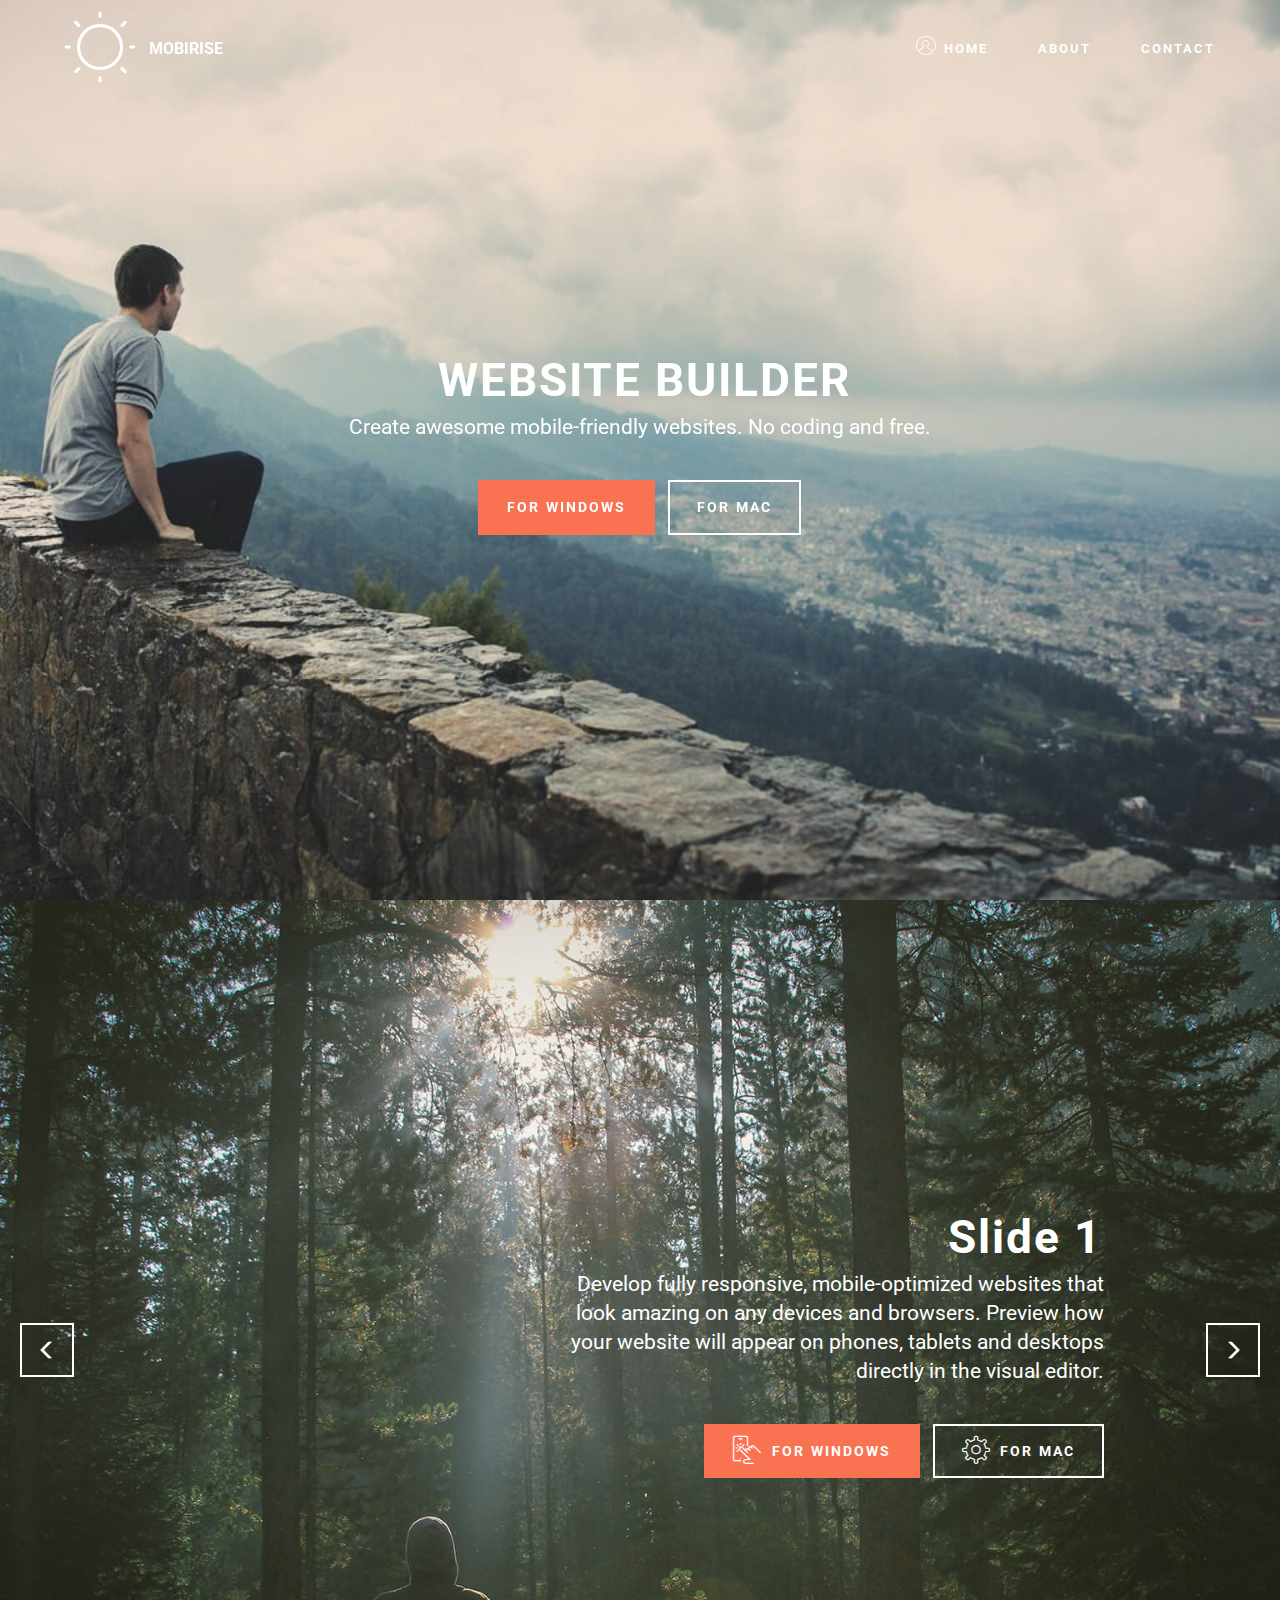
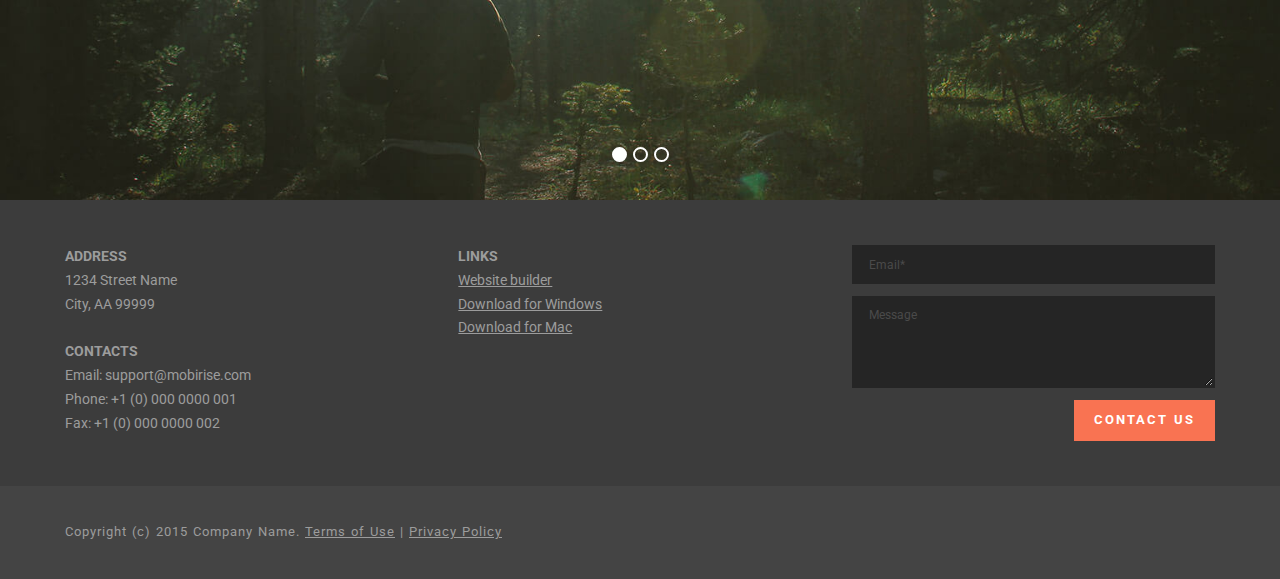
==== page1.html @ 7652bbf2 "create github pages" ====
<!DOCTYPE html>
<html>
<head>
  <!-- Site made with Mobirise Website Builder v3.12.1, https://mobirise.com -->
  <meta charset="UTF-8">
  <meta http-equiv="X-UA-Compatible" content="IE=edge">
  <meta name="generator" content="Mobirise v3.12.1, mobirise.com">
  <meta name="viewport" content="width=device-width, initial-scale=1">
  <link rel="shortcut icon" href="assets/images/20151128-003805-128x72.png" type="image/x-icon">
  <meta name="description" content="">
  
  <link rel="stylesheet" href="https://fonts.googleapis.com/css?family=Roboto:700,400&amp;subset=cyrillic,latin,greek,vietnamese">
  <link rel="stylesheet" href="assets/web/assets/mobirise-icons/mobirise-icons.css">
  <link rel="stylesheet" href="assets/bootstrap/css/bootstrap.min.css">
  <link rel="stylesheet" href="assets/animate.css/animate.min.css">
  <link rel="stylesheet" href="assets/mobirise/css/style.css">
  <link rel="stylesheet" href="assets/mobirise-slider/style.css">
  <link rel="stylesheet" href="assets/mobirise/css/mbr-additional.css" type="text/css">
  
  
  
</head>
<body>
<section class="mbr-navbar mbr-navbar--freeze mbr-navbar--absolute mbr-navbar--transparent mbr-navbar--sticky mbr-navbar--auto-collapse" id="menu-d">
    <div class="mbr-navbar__section mbr-section">
        <div class="mbr-section__container container">
            <div class="mbr-navbar__container">
                <div class="mbr-navbar__column mbr-navbar__column--s mbr-navbar__brand">
                    <span class="mbr-navbar__brand-link mbr-brand mbr-brand--inline">
                        <span class="mbr-brand__logo"><a href="https://mobirise.com" class="mbri-sun mbr-iconfont mbr-iconfont-menu"></a></span>
                        <span class="mbr-brand__name"><a class="mbr-brand__name text-white" href="https://mobirise.com">MOBIRISE</a></span>
                    </span>
                </div>
                <div class="mbr-navbar__hamburger mbr-hamburger"><span class="mbr-hamburger__line"></span></div>
                <div class="mbr-navbar__column mbr-navbar__menu">
                    <nav class="mbr-navbar__menu-box mbr-navbar__menu-box--inline-right">
                        <div class="mbr-navbar__column">
                            <ul class="mbr-navbar__items mbr-navbar__items--right float-left mbr-buttons mbr-buttons--freeze mbr-buttons--right btn-decorator mbr-buttons--active mbr-buttons--only-links"><li class="mbr-navbar__item"><a class="mbr-buttons__link btn text-white" href="https://mobirise.com"><span class="mbri-user mbr-iconfont mbr-iconfont-btn"></span>HOME</a></li><li class="mbr-navbar__item"><a class="mbr-buttons__link btn text-white" href="https://mobirise.com">ABOUT</a></li><li class="mbr-navbar__item"><a class="mbr-buttons__link btn text-white" href="https://mobirise.com">CONTACT</a></li></ul>                            
                            
                        </div>
                    </nav>
                </div>
            </div>
        </div>
    </div>
</section>

<section class="engine"><a rel="external" href="https://mobirise.com">mobirise.com</a></section><section class="mbr-box mbr-section mbr-section--relative mbr-section--fixed-size mbr-section--full-height mbr-section--bg-adapted mbr-parallax-background mbr-after-navbar" id="header4-e" style="background-image: url(assets/images/bg.jpg);">
    <div class="mbr-box__magnet mbr-box__magnet--sm-padding mbr-box__magnet--center-center">
        
        <div class="mbr-box__container mbr-section__container container">
            <div class="mbr-box mbr-box--stretched"><div class="mbr-box__magnet mbr-box__magnet--center-center">
                <div class="row"><div class=" col-sm-8 col-sm-offset-2">
                    <div class="mbr-hero animated fadeInUp">
                        <h1 class="mbr-hero__text">&nbsp;WEBSITE BUILDER</h1>
                        <p class="mbr-hero__subtext">Create awesome mobile-friendly websites. No coding and free.</p>
                    </div>
                    <div class="mbr-buttons btn-inverse mbr-buttons--center"><a class="mbr-buttons__btn btn btn-lg btn-danger animated fadeInUp delay" href="https://mobirise.com">FOR WINDOWS</a> <a class="mbr-buttons__btn btn btn-lg btn-default animated fadeInUp delay" href="https://mobirise.com">FOR MAC</a></div>
                </div></div>
            </div></div>
        </div>
        
    </div>
</section>

<section class="mbr-slider mbr-section mbr-section--no-padding carousel slide" data-ride="carousel" data-wrap="true" data-interval="5000" id="slider-f" style="background-color: rgb(255, 255, 255);">
    <div class="mbr-section__container">
        <div>
            <ol class="carousel-indicators">
                <li data-app-prevent-settings="" data-target="#slider-f" class="active" data-slide-to="0"></li><li data-app-prevent-settings="" data-target="#slider-f" data-slide-to="1"></li><li data-app-prevent-settings="" data-target="#slider-f" data-slide-to="2"></li>
            </ol>
            <div class="carousel-inner" role="listbox">
                <div class="mbr-box mbr-section mbr-section--relative mbr-section--fixed-size mbr-section--bg-adapted item dark center mbr-section--full-height active" style="background-image: url(assets/images/slide1.jpg);">
                    <div class="mbr-box__magnet mbr-box__magnet--center-right mbr-box__magnet--sm-padding">
                                            
                        <div class=" container">
                            
                            <div class="row">
                                <div class=" col-md-6 col-md-offset-5">  

                                <div class="mbr-hero">
                                    <h1 class="mbr-hero__text">Slide 1</h1>

                                    <p class="mbr-hero__subtext">Develop fully responsive, mobile-optimized websites that look amazing on any devices and browsers. Preview how your website will appear on phones, tablets and desktops directly in the visual editor.</p>
                                </div>
                                <div class="mbr-buttons btn-inverse mbr-buttons--left mbr-buttons--right"><a class="mbr-buttons__btn btn btn-lg btn-danger" href="https://mobirise.com"><span class="mbri-touch mbr-iconfont mbr-iconfont-btn"></span>FOR WINDOWS</a> <a class="mbr-buttons__btn btn btn-lg btn-default" href="https://mobirise.com"><span class="mbri-setting3 mbr-iconfont mbr-iconfont-btn"></span>FOR MAC</a></div>
                                </div>
                            </div>
                        </div>
                    </div>
                </div><div class="mbr-box mbr-section mbr-section--relative mbr-section--fixed-size mbr-section--bg-adapted item dark center mbr-section--full-height" style="background-image: url(assets/images/slide2.jpg);">
                    <div class="mbr-box__magnet mbr-box__magnet--center-left mbr-box__magnet--sm-padding">
                                            
                        <div class=" container">
                            
                            <div class="row">
                                <div class=" col-md-6 col-md-offset-1">  

                                <div class="mbr-hero">
                                    <h1 class="mbr-hero__text">Slide 2</h1>

                                    <p class="mbr-hero__subtext">Mobirise is based on Bootstrap 3 - most powerful mobile first framework. Use any bootstrap themes with no extra work.</p>
                                </div>
                                <div class="mbr-buttons btn-inverse mbr-buttons--left"><a class="mbr-buttons__btn btn btn-lg btn-danger" href="https://mobirise.com">FOR WINDOWS</a> <a class="mbr-buttons__btn btn btn-lg btn-default" href="https://mobirise.com">FOR MAC</a></div>
                                </div>
                            </div>
                        </div>
                    </div>
                </div><div class="mbr-box mbr-section mbr-section--relative mbr-section--fixed-size mbr-section--bg-adapted item dark center mbr-section--full-height" style="background-image: url(assets/images/slide3.jpg);">
                    <div class="mbr-box__magnet mbr-box__magnet--center-center mbr-box__magnet--sm-padding">
                                            
                        <div class=" container">
                            
                            <div class="row">
                                <div class=" col-md-8 col-md-offset-2">  

                                <div class="mbr-hero">
                                    <h1 class="mbr-hero__text">Slide 3</h1>

                                    <p class="mbr-hero__subtext">Choose from the large selection of latest pre-made blocks - jumbotrons, hero images, parallax scrolling, video backgrounds, hamburger menu, sticky header and more.</p>
                                </div>
                                <div class="mbr-buttons btn-inverse mbr-buttons--center"><a class="mbr-buttons__btn btn btn-lg btn-danger" href="https://mobirise.com">FOR WINDOWS</a> <a class="mbr-buttons__btn btn btn-lg btn-default" href="https://mobirise.com">FOR MAC</a></div>
                                </div>
                            </div>
                        </div>
                    </div>
                </div>
            </div>
            
            <a data-app-prevent-settings="" class="left carousel-control" role="button" data-slide="prev" href="#slider-f">
                <span class="glyphicon glyphicon-menu-left" aria-hidden="true"></span>
                <span class="sr-only">Previous</span>
            </a>
            <a data-app-prevent-settings="" class="right carousel-control" role="button" data-slide="next" href="#slider-f">
                <span class="glyphicon glyphicon-menu-right" aria-hidden="true"></span>
                <span class="sr-only">Next</span>
            </a>
        </div>
    </div>
</section>

<section class="mbr-section mbr-section--relative mbr-section--fixed-size" id="contacts3-g" style="background-color: rgb(60, 60, 60);">
    
    <div class="mbr-section__container container">
        <div class="mbr-contacts mbr-contacts--wysiwyg row" style="padding-top: 45px; padding-bottom: 45px;">
            <div class="col-sm-8">
                <div class="row">
                    <div class="col-sm-6">
                        <p class="mbr-contacts__text"><strong>ADDRESS</strong><br>
1234 Street Name<br>
City, AA 99999<br><br>
<strong>CONTACTS</strong><br>
Email: support@mobirise.com<br>
Phone: +1 (0) 000 0000 001<br>
Fax: +1 (0) 000 0000 002</p>
                    </div>
                    <div class="col-sm-6"><p class="mbr-contacts__text"><strong>LINKS</strong></p><ul class="mbr-contacts__list"><li><a class="mbr-contacts__link text-gray" href="https://mobirise.com/">Website builder</a></li><li><a class="mbr-contacts__link text-gray" href="https://mobirise.com/mobirise-free-win.zip">Download for Windows</a></li><li><a class="mbr-contacts__link text-gray" href="https://mobirise.com/mobirise-free-mac.zip">Download for Mac</a></li></ul></div>
                </div>
            </div>
            <div class="mbr-contacts__column col-sm-4" data-form-type="formoid">
                <div data-form-alert="true">
                    <div class="hide" data-form-alert-success="true">Thanks for filling out form!</div>
                </div>
                <form action="https://mobirise.com/" method="post" data-form-title="MESSAGE">
                    <input type="hidden" value="7WYhkdlZ0BEEP77SNFwoUr0EBMLpA9xtFlbW/xl5T+50+EQQkT6AxTUXbu3hhtseOgat1c5fEb7DXokBoYrc7iX+evYT0sMTxXWaNy0PICiDB3Sn7pHSJRJvfowJhn7t" data-form-email="true">
                    
                    <div class="form-group">
                        <input type="email" class="form-control input-sm input-inverse" name="email" required="" placeholder="Email*" data-form-field="Email">
                    </div>
                    
                    <div class="form-group">
                        <textarea class="form-control input-sm input-inverse" name="message" rows="4" placeholder="Message" data-form-field="Message"></textarea>
                    </div>
                    <div class="mbr-buttons mbr-buttons--right btn-inverse"><button type="submit" class="mbr-buttons__btn btn btn-danger">CONTACT US</button></div>
                </form>
            </div>
        </div>
    </div>
</section>

<footer class="mbr-section mbr-section--relative mbr-section--fixed-size" id="footer1-h" style="background-color: rgb(68, 68, 68);">
    
    <div class="mbr-section__container container">
        <div class="mbr-footer mbr-footer--wysiwyg row" style="padding-top: 36.900000000000006px; padding-bottom: 36.900000000000006px;">
            <div class="col-sm-12">
                <p class="mbr-footer__copyright">Copyright (c) 2015 Company Name. <a class="mbr-footer__link text-gray" href="https://mobirise.com/">Terms of Use</a>  | <a class="mbr-footer__link text-gray" href="https://mobirise.com/">Privacy Policy</a></p>
            </div>
        </div>
    </div>
</footer>


  <script src="assets/web/assets/jquery/jquery.min.js"></script>
  <script src="assets/bootstrap/js/bootstrap.min.js"></script>
  <script src="assets/smooth-scroll/smooth-scroll.js"></script>
  <script src="assets/jarallax/jarallax.js"></script>
  <script src="assets/bootstrap-carousel-swipe/bootstrap-carousel-swipe.js"></script>
  <!--[if lte IE 9]>
    <script src="assets/jquery-placeholder/jquery.placeholder.min.js"></script>
  <![endif]-->
  <script src="assets/mobirise/js/script.js"></script>
  <script src="assets/formoid/formoid.min.js"></script>
  
  
</body>
</html>
---- assets/web/assets/mobirise-icons/mobirise-icons.css ----
@font-face {
  font-family: 'MobiriseIcons';
  src:  url('mobirise-icons.eot?spat4u');
  src:  url('mobirise-icons.eot?spat4u#iefix') format('embedded-opentype'),
    url('mobirise-icons.ttf?spat4u') format('truetype'),
    url('mobirise-icons.woff?spat4u') format('woff'),
    url('mobirise-icons.svg?spat4u#MobiriseIcons') format('svg');
  font-weight: normal;
  font-style: normal;
}

[class^="mbri-"], [class*=" mbri-"] {
  /* use !important to prevent issues with browser extensions that change fonts */
  font-family: MobiriseIcons !important;
  speak: none;
  font-style: normal;
  font-weight: normal;
  font-variant: normal;
  text-transform: none;
  line-height: 1;

  /* Better Font Rendering =========== */
  -webkit-font-smoothing: antialiased;
  -moz-osx-font-smoothing: grayscale;
}

.mbri-alert:before {
  content: "\e900";
}
.mbri-android:before {
  content: "\e901";
}
.mbri-apple:before {
  content: "\e902";
}
.mbri-arrow-next:before {
  content: "\e903";
}
.mbri-arrow-prev:before {
  content: "\e904";
}
.mbri-bookmark:before {
  content: "\e905";
}
.mbri-bootstrap:before {
  content: "\e906";
}
.mbri-briefcase:before {
  content: "\e907";
}
.mbri-browse:before {
  content: "\e908";
}
.mbri-calendar:before {
  content: "\e909";
}
.mbri-camera:before {
  content: "\e90a";
}
.mbri-cart-add:before {
  content: "\e90b";
}
.mbri-cart-full:before {
  content: "\e90c";
}
.mbri-cash:before {
  content: "\e90d";
}
.mbri-change-style:before {
  content: "\e90e";
}
.mbri-chat:before {
  content: "\e90f";
}
.mbri-clock:before {
  content: "\e910";
}
.mbri-close:before {
  content: "\e911";
}
.mbri-cloud:before {
  content: "\e912";
}
.mbri-code:before {
  content: "\e913";
}
.mbri-contact-form:before {
  content: "\e914";
}
.mbri-credit-card:before {
  content: "\e915";
}
.mbri-cursor-click:before {
  content: "\e916";
}
.mbri-cust-feedback:before {
  content: "\e917";
}
.mbri-database:before {
  content: "\e918";
}
.mbri-delivery:before {
  content: "\e919";
}
.mbri-desktop:before {
  content: "\e91a";
}
.mbri-devices:before {
  content: "\e91b";
}
.mbri-down:before {
  content: "\e91c";
}
.mbri-download:before {
  content: "\e972";
}
.mbri-drag-n-drop:before {
  content: "\e91e";
}
.mbri-edit:before {
  content: "\e91f";
}
.mbri-edit2:before {
  content: "\e920";
}
.mbri-error:before {
  content: "\e921";
}
.mbri-extension:before {
  content: "\e922";
}
.mbri-features:before {
  content: "\e923";
}
.mbri-file:before {
  content: "\e924";
}
.mbri-flag:before {
  content: "\e925";
}
.mbri-folder:before {
  content: "\e926";
}
.mbri-gift:before {
  content: "\e927";
}
.mbri-globe:before {
  content: "\e928";
}
.mbri-globe-2:before {
  content: "\e929";
}
.mbri-growing-chart:before {
  content: "\e92a";
}
.mbri-hearth:before {
  content: "\e92b";
}
.mbri-help:before {
  content: "\e92c";
}
.mbri-home:before {
  content: "\e92d";
}
.mbri-hot-cup:before {
  content: "\e92e";
}
.mbri-idea:before {
  content: "\e92f";
}
.mbri-image-gallery:before {
  content: "\e930";
}
.mbri-image-slider:before {
  content: "\e931";
}
.mbri-info:before {
  content: "\e932";
}
.mbri-key:before {
  content: "\e933";
}
.mbri-laptop:before {
  content: "\e934";
}
.mbri-layers:before {
  content: "\e935";
}
.mbri-left:before {
  content: "\e936";
}
.mbri-letter:before {
  content: "\e937";
}
.mbri-like:before {
  content: "\e938";
}
.mbri-link:before {
  content: "\e939";
}
.mbri-lock:before {
  content: "\e93a";
}
.mbri-login:before {
  content: "\e93b";
}
.mbri-logout:before {
  content: "\e93c";
}
.mbri-magic-stick:before {
  content: "\e93d";
}
.mbri-map-pin:before {
  content: "\e93e";
}
.mbri-menu:before {
  content: "\e93f";
}
.mbri-mobile:before {
  content: "\e940";
}
.mbri-mobile2:before {
  content: "\e941";
}
.mbri-mobirise:before {
  content: "\e942";
}
.mbri-music:before {
  content: "\e943";
}
.mbri-new-file:before {
  content: "\e944";
}
.mbri-opened-folder:before {
  content: "\e945";
}
.mbri-pages:before {
  content: "\e946";
}
.mbri-paper-plane:before {
  content: "\e947";
}
.mbri-paperclip:before {
  content: "\e948";
}
.mbri-photo:before {
  content: "\e949";
}
.mbri-photos:before {
  content: "\e94a";
}
.mbri-pin:before {
  content: "\e94b";
}
.mbri-play:before {
  content: "\e94c";
}
.mbri-plus:before {
  content: "\e94d";
}
.mbri-preview:before {
  content: "\e94e";
}
.mbri-print:before {
  content: "\e94f";
}
.mbri-protect:before {
  content: "\e950";
}
.mbri-question:before {
  content: "\e951";
}
.mbri-quote:before {
  content: "\e952";
}
.mbri-refresh:before {
  content: "\e953";
}
.mbri-responsive:before {
  content: "\e954";
}
.mbri-right:before {
  content: "\e955";
}
.mbri-rocket:before {
  content: "\e956";
}
.mbri-sad-face:before {
  content: "\e957";
}
.mbri-sale:before {
  content: "\e958";
}
.mbri-save:before {
  content: "\e959";
}
.mbri-search:before {
  content: "\e95a";
}
.mbri-setting:before {
  content: "\e95b";
}
.mbri-setting2:before {
  content: "\e95c";
}
.mbri-setting3:before {
  content: "\e95d";
}
.mbri-share:before {
  content: "\e95e";
}
.mbri-shopping-bag:before {
  content: "\e95f";
}
.mbri-shopping-basket:before {
  content: "\e960";
}
.mbri-shopping-cart:before {
  content: "\e961";
}
.mbri-sites:before {
  content: "\e962";
}
.mbri-smile-face:before {
  content: "\e963";
}
.mbri-speed:before {
  content: "\e964";
}
.mbri-star:before {
  content: "\e965";
}
.mbri-success:before {
  content: "\e966";
}
.mbri-sun:before {
  content: "\e967";
}
.mbri-tablet:before {
  content: "\e968";
}
.mbri-target:before {
  content: "\e969";
}
.mbri-timer:before {
  content: "\e96a";
}
.mbri-to-ftp:before {
  content: "\e96b";
}
.mbri-to-local-drive:before {
  content: "\e96c";
}
.mbri-touch-swipe:before {
  content: "\e96d";
}
.mbri-touch:before {
  content: "\e96e";
}
.mbri-trash:before {
  content: "\e96f";
}
.mbri-unlock:before {
  content: "\e970";
}
.mbri-up:before {
  content: "\e971";
}
.mbri-upload:before {
  content: "\e91d";
}
.mbri-user:before {
  content: "\e973";
}
.mbri-user2:before {
  content: "\e974";
}
.mbri-users:before {
  content: "\e975";
}
.mbri-video:before {
  content: "\e976";
}
.mbri-video-play:before {
  content: "\e977";
}
.mbri-watch:before {
  content: "\e978";
}
.mbri-website-theme:before {
  content: "\e979";
}
.mbri-wifi:before {
  content: "\e97a";
}
.mbri-windows:before {
  content: "\e97b";
}
---- assets/mobirise/css/style.css ----
.is-builder .animated {
  -webkit-animation-name: none !important;
  animation-name: none !important;
}
html {
  position: relative;
  min-height: 100%;
}
.mbr-embedded-video {
  position: relative;
}
.mbr-background-video,
.mbr-background-video-preview {
  bottom: 0;
  left: 0;
  overflow: hidden;
  position: absolute;
  right: 0;
  top: 0;
}
.mbr-parallax-background,
.mbr-background {
  background-attachment: fixed !important;
  background-position: 50% 0;
  background-repeat: no-repeat;
  background-size: cover !important;
}
.mbr-hidden-scrollbar .mbr-parallax-background {
  background-size: auto 130%;
}
.mobile .mbr-parallax-background {
  background-attachment: scroll !important;
}
.mbr-background {
  background-attachment: scroll !important;
}
.mbr-navbar {
  position: relative;
  width: 100%;
}
.mbr-navbar:before {
  content: "";
  display: block;
}
.mbr-navbar__brand-link:after,
.mbr-navbar__brand-img {
  max-height: 74px;
  height: 100%;
}
.mbr-navbar:before,
.mbr-navbar__container {
  height: 98px;
}
.mbr-navbar--ss .mbr-navbar__brand-link:after,
.mbr-navbar--ss .mbr-navbar__brand-img {
  height: 74px;
}
.mbr-navbar--ss:before,
.mbr-navbar--ss .mbr-navbar__container {
  height: 98px;
}
.mbr-navbar--xs .mbr-navbar__brand-link:after,
.mbr-navbar--xs .mbr-navbar__brand-img {
  height: 32px;
}
.mbr-navbar--xs:before,
.mbr-navbar--xs .mbr-navbar__container {
  height: 56px;
}
.mbr-navbar--s .mbr-navbar__brand-link:after,
.mbr-navbar--s .mbr-navbar__brand-img {
  height: 48px;
}
.mbr-navbar--s:before,
.mbr-navbar--s .mbr-navbar__container {
  height: 72px;
}
.mbr-navbar--m .mbr-navbar__brand-link:after,
.mbr-navbar--m .mbr-navbar__brand-img {
  height: 64px;
}
.mbr-navbar--m:before,
.mbr-navbar--m .mbr-navbar__container {
  height: 88px;
}
.mbr-navbar--l .mbr-navbar__brand-link:after,
.mbr-navbar--l .mbr-navbar__brand-img {
  height: 96px;
}
.mbr-navbar--l:before,
.mbr-navbar--l .mbr-navbar__container {
  height: 120px;
}
.mbr-navbar--xl .mbr-navbar__brand-link:after,
.mbr-navbar--xl .mbr-navbar__brand-img {
  height: 128px;
}
.mbr-navbar--xl:before,
.mbr-navbar--xl .mbr-navbar__container {
  height: 152px;
}
.mbr-navbar--short .mbr-navbar__brand-link:after,
.mbr-navbar--short .mbr-navbar__brand-img {
  height: 40px;
}
.mbr-navbar--short .mbr-brand__logo .mbr-iconfont{
  font-size: 40px;
}
.mbr-navbar--short:before,
.mbr-navbar--short .mbr-navbar__container {
  height: 64px;
}
.mbr-navbar--short .mbr-navbar__container {
  padding: 12px 0;
}
@media (max-width: 767px) {
  .mbr-navbar--short .mbr-navbar__brand-link:after,
  .mbr-navbar--short .mbr-navbar__brand-img {
    height: 31px;
  }
  .mbr-navbar--short:before,
  .mbr-navbar--short .mbr-navbar__container {
    height: 45px;
  }
  .mbr-navbar--short .mbr-navbar__container {
    padding: 7px 0;
  }
}
.mbr-navbar__brand-img {
  position: relative;
}
.mbr-navbar__brand-img,
.mbr-navbar__container,
.mbr-navbar__section {
  -webkit-transition: all 300ms ease-in-out 0s;
  -o-transition: all 300ms ease-in-out 0s;
  transition: all 300ms ease-in-out 0s;
}
.mbr-navbar__section {
  background: #2c2c2c;
  height: auto;
  position: absolute;
  top: 0;
  width: 100%;
  z-index: 1000;
}
.mbr-navbar__container {
  display: table;
  padding: 12px 0;
  width: 100%;
}
.mbr-navbar__menu-box {
  display: table;
  width: 100%;
}
.mbr-navbar__menu-box--inline-left,
.mbr-navbar__menu-box--inline-center,
.mbr-navbar__menu-box--inline-right {
  display: block;
  text-align: left;
}
.mbr-navbar__menu-box--inline-center {
  text-align: center;
}
.mbr-navbar__menu-box--inline-right {
  text-align: right;
}
.mbr-navbar__column {
  display: table-cell;
  vertical-align: middle;
}
.mbr-navbar__column--xxs {
  width: 1%;
}
.mbr-navbar__column--xs {
  width: 10%;
}
.mbr-navbar__column--s {
  width: 20%;
}
.mbr-navbar__column--m {
  width: 30%;
}
.mbr-navbar__column--l {
  width: 40%;
}
.mbr-navbar__column--xl {
  width: 50%;
}
.mbr-navbar__menu-box--inline-left .mbr-navbar__column,
.mbr-navbar__menu-box--inline-center .mbr-navbar__column,
.mbr-navbar__menu-box--inline-right .mbr-navbar__column {
  display: inline-block;
}
.mbr-navbar__items {
  float: left;
  padding-left: 0px;
  position: relative;
  left: -20px;
}
.mbr-navbar__items--right {
  float: right;
  left: 0;
}
.float-left {
  float: left;
}
.mbr-navbar__item {
  display: block;
  float: left;
  position: relative;
}
.mbr-navbar__hamburger {
  display: none;
  margin-top: -11px;
  position: absolute;
  right: 0;
  top: 50%;
  z-index: 10000;
}
.mbr-navbar--collapsed .mbr-navbar__container {
  position: relative;
}
.mbr-navbar--collapsed .mbr-navbar__column {
  display: block;
  width: 100%;
}
.mbr-navbar--collapsed .mbr-navbar__items--right {
  padding-top: 13px;
}
.mbr-navbar--collapsed .mbr-navbar__menu {
  background: rgba(0, 0, 0, 0.9);
  display: none;
  height: 100%;
  left: 0;
  position: fixed;
  top: 0;
  width: 100%;
  z-index: 9999;
}
.mbr-navbar--collapsed .mbr-navbar__menu-box {
  display: table-cell;
  vertical-align: middle;
}
.mbr-navbar--collapsed .mbr-navbar__items {
  float: none;
}
.mbr-navbar--collapsed .mbr-navbar__item {
  float: none;
}
.mbr-navbar--collapsed .mbr-navbar__hamburger {
  display: block;
}
.mbr-navbar--collapsed.mbr-navbar--open .mbr-navbar__menu {
  display: table;
}
.mbr-navbar--collapsed.mbr-navbar--open:not(.mbr-navbar--sticky) .mbr-navbar__section {
  background: none;
  position: fixed;
}
.mbr-navbar--collapsed.mbr-navbar--open .mbr-navbar__brand {
  visibility: hidden;
}
.mbr-navbar--collapsed.mbr-navbar--sticky.mbr-navbar--open .mbr-navbar__brand {
  visibility: visible;
}
.mbr-navbar--collapsed.mbr-navbar--open .mbr-navbar__brand-img,
.mbr-navbar--collapsed.mbr-navbar--open .mbr-navbar__container {
  -webkit-transition: none;
  -o-transition: none;
  transition: none;
}
.mbr-navbar--freeze.mbr-navbar--collapsed.mbr-navbar--open .mbr-navbar__hamburger,
.mbr-navbar--freeze.mbr-navbar--collapsed.mbr-navbar--open .mbr-navbar__hamburger:hover {
  color: #fff !important;
}
.mbr-navbar--sticky .mbr-navbar__section {
  position: fixed;
}
.mbr-navbar--absolute {
  position: absolute;
}
/* fix for popup menu conflict */
@media (max-width: 480px) {
  .mbr-navbar--absolute.mbr-navbar[id^=menu-] {
    position: absolute;
  }
}
.mbr-navbar--transparent .mbr-navbar__section {
  background: none;
}
.mbr-navbar--stuck .mbr-navbar__section,
.mbr-navbar--relative .mbr-navbar__section {
  background: #2c2c2c;
}
@media (max-width: 991px) {
  .mbr-navbar--auto-collapse .mbr-navbar__container {
    position: relative;
  }
  .mbr-navbar--auto-collapse .mbr-navbar__column {
    display: block;
    width: 100%;
  }
  .mbr-navbar__column {
    max-height: 100vh;
    overflow-x: hidden;
    overflow-y:auto;
  }
  .mbr-navbar__column::-webkit-scrollbar {
    display:none;
  }
  .mbr-navbar--auto-collapse .mbr-navbar__items--right {
    padding-top: 13px;
  }
  .mbr-navbar--auto-collapse .mbr-navbar__menu {
    background: rgba(0, 0, 0, 0.9);
    display: none;
    height: 100%;
    left: 0;
    position: fixed;
    top: 0;
    width: 100%;
    z-index: 9999;
  }
  .mbr-navbar--auto-collapse .mbr-navbar__menu-box {
    display: table-cell;
    vertical-align: middle;
  }
  .mbr-navbar--auto-collapse .mbr-navbar__items {
    float: none;
  }
  .mbr-navbar--auto-collapse .mbr-navbar__item {
    float: none;
  }
  .mbr-navbar--auto-collapse .mbr-navbar__hamburger {
    display: block;
  }
  .mbr-navbar--auto-collapse.mbr-navbar--open .mbr-navbar__menu {
    display: table;
  }
  .mbr-navbar--auto-collapse.mbr-navbar--open:not(.mbr-navbar--sticky) .mbr-navbar__section {
    background: none;
    position: fixed;
  }
  .mbr-navbar--auto-collapse.mbr-navbar--open .mbr-navbar__brand {
    visibility: hidden;
  }
  .mbr-navbar--auto-collapse.mbr-navbar--sticky.mbr-navbar--open .mbr-navbar__brand {
    visibility: visible;
  }
  .mbr-navbar--auto-collapse.mbr-navbar--open .mbr-navbar__brand-img,
  .mbr-navbar--auto-collapse.mbr-navbar--open .mbr-navbar__container {
    -webkit-transition: none;
    -o-transition: none;
    transition: none;
  }
}
.mbr-after-navbar:before {
  content: "";
  display: block;
  height: 98px;
}
.mbr-hamburger {
  cursor: pointer;
  height: 23px;
  width: 30px;
}
.mbr-hamburger:focus {
  outline: none;
}
.mbr-hamburger__line,
.mbr-hamburger__line:before,
.mbr-hamburger__line:after {
  content: "";
  position: absolute;
  display: block;
  height: 1px;
  cursor: pointer;
}
.mbr-hamburger__line,
.mbr-hamburger__line:before,
.mbr-hamburger__line:after {
  width: 30px;
  border-bottom: 5px solid;
  top: 9px;
}
.mbr-hamburger__line:before {
  top: -9px;
}
.mbr-hamburger__line:after {
  top: 9px;
}
.mbr-hamburger__line,
.mbr-hamburger__line:before,
.mbr-hamburger__line:after {
  -webkit-transition: all 300ms ease-in-out;
  transition: all 300ms ease-in-out;
}
.mbr-hamburger--open .mbr-hamburger__line {
  border-color: transparent;
}
.mbr-hamburger--open .mbr-hamburger__line:before,
.mbr-hamburger--open .mbr-hamburger__line:after {
  top: 0;
}
.mbr-hamburger--open .mbr-hamburger__line:before {
  -ms-transform: rotate(45deg);
  -webkit-transform: rotate(45deg);
  transform: rotate(45deg);
}
.mbr-hamburger--open .mbr-hamburger__line:after {
  top: 10px;
  -ms-transform: translatey(-10px) rotate(-45deg);
  -webkit-transform: translatey(-10px) rotate(-45deg);
  transform: translatey(-10px) rotate(-45deg);
}
@media (max-width: 767px) {
  .mbr-hamburger {
    height: 23px;
    width: 27px;
  }
  .mbr-hamburger__line,
  .mbr-hamburger__line:before,
  .mbr-hamburger__line:after {
    width: 27px;
    border-bottom: 4px solid;
    top: 9px;
  }
  .mbr-hamburger__line:before {
    top: -9px;
  }
  .mbr-hamburger__line:after {
    top: 9px;
  }
}

.navbar-dropdown .hamburger-icon {
  content: "";
  width: 16px;
  -webkit-box-shadow: 0 -6px 0 1px,0 0 0 1px,0 6px 0 1px;
  -moz-box-shadow: 0 -6px 0 1px,0 0 0 1px,0 6px 0 1px;
  box-shadow: 0 -6px 0 1px,0 0 0 1px,0 6px 0 1px;
}

.mbr-brand {
  display: block;
  float: left;
  position: relative;
}
.mbr-brand,
.mbr-brand:hover {
  text-decoration: none;
}
.mbr-brand__name {
  display: block;
  font-weight: bold;
  margin-top: 5px;
  text-align: center;
}
.mbr-brand__name,
.mbr-brand__name:hover {
  text-decoration: none;
}
.mbr-brand--inline {
  display: table;
}
.mbr-brand--inline:after {
  content: "";
  display: table-cell;
  width: 1px;
}
.mbr-brand--inline .mbr-brand__logo,
.mbr-brand--inline .mbr-brand__name {
  display: table-cell;
  vertical-align: middle;
}
.mbr-brand--inline .mbr-brand__logo {
  padding-right: 10px;
}
.mbr-brand--inline .mbr-brand__name {
  margin: 0;
  text-align: left;
}
.mbr-form {
  display: table;
  margin-top: -13px;
  position: relative;
  top: 14px;
  width: 100%;
}
.mbr-form__left,
.mbr-form__right {
  display: table-cell;
  vertical-align: top;
}
.mbr-form__left {
  padding-right: 3px;
}
.mbr-form__right {
  width: 1px;
}
@media (max-width: 530px) {
  .mbr-form {
    display: block;
    margin-top: -27px;
    position: relative;
    top: 26px;
  }
  .mbr-form__left,
  .mbr-form__right {
    display: block;
  }
  .mbr-form__left {
    margin-bottom: 12px;
    padding-right: 0;
  }
  .mbr-form__right {
    width: 100%;
  }
}
.mbr-section {
  padding: 0 20px;
}
.mbr-section--no-padding {
  padding: 0;
}
.mbr-section--relative {
  position: relative;
}
.mbr-section--fixed-size {
  overflow: hidden;
}
.mbr-section--full-height {
  height: 100vh;
}
.mbr-section--full-height.mbr-after-navbar:before {
  display: none;
}
.mbr-section--bg-adapted {
  background-attachment: scroll;
  background-position: 50% 0;
  background-repeat: no-repeat;
  background-size: cover;
}
.mbr-section--gray {
  background-color: #444444;
}
.mbr-section--light-gray {
  background-color: #f0f0f0;
}
.mbr-section--dark-gray {
  background-color: #3c3c3c;
}
.mbr-section__container {
  padding: 0;
  position: relative;
  z-index: 3;
}
.mbr-section__container--center {
  text-align: center;
}
.mbr-section__container--std-padding {
  padding: 93px 0;
}
.mbr-section__container--std-top-padding {
  padding-top: 93px;
}
.mbr-section__container--std-bot-padding {
  padding-bottom: 93px;
}
.mbr-section__container--sm-padding {
  padding: 41px 0;
}
.mbr-section__container--sm-top-padding {
  padding-top: 41px;
}
.mbr-section__container--sm-bot-padding {
  padding-bottom: 41px;
}
.mbr-section__container--isolated {
  padding-bottom: 93px;
  padding-top: 93px;
}
.mbr-section__container--first {
  padding-top: 93px;
  padding-bottom: 41px;
}
.mbr-section__container--middle {
  padding-bottom: 41px;
}
.mbr-section__container--last {
  padding-bottom: 93px;
}
.mbr-section__row {
  margin-left: -24px;
  margin-right: -24px;
}
.mbr-section__col {
  overflow: hidden;
  padding-left: 24px;
  padding-right: 24px;
}
.mbr-section__left {
  padding-right: 40px;
}
.mbr-section__right {
  padding-left: 15px;
}
.mbr-section__header {
  line-height: 1.5em;
  margin: -10px 0 0;
  text-align: center;
}
@media (min-width: 768px) {
  .mbr-section--short-paddings .mbr-section__container--std-padding {
    padding: 59px 0;
  }
  .mbr-section--short-paddings .mbr-section__container--std-top-padding {
    padding-top: 59px;
  }
  .mbr-section--short-paddings .mbr-section__container--std-bot-padding {
    padding-bottom: 59px;
  }
  .mbr-section--short-paddings .mbr-section__container--sm-padding {
    padding: 41px 0;
  }
  .mbr-section--short-paddings .mbr-section__container--sm-top-padding {
    padding-top: 41px;
  }
  .mbr-section--short-paddings .mbr-section__container--sm-bot-padding {
    padding-bottom: 41px;
  }
  .mbr-section--short-paddings .mbr-section__container--isolated {
    padding-bottom: 59px;
    padding-top: 59px;
  }
  .mbr-section--short-paddings .mbr-section__container--first {
    padding-top: 59px;
    padding-bottom: 41px;
  }
  .mbr-section--short-paddings .mbr-section__container--middle {
    padding-bottom: 41px;
  }
  .mbr-section--short-paddings .mbr-section__container--last {
    padding-bottom: 59px;
  }
}
@media (max-width: 767px) {
  .mbr-section__left {
    padding-right: 15px;
  }
  .mbr-section__right {
    padding-left: 15px;
    padding-top: 51px;
  }
}
.mbr-arrow {
  bottom: 71px;
  left: 0;
  line-height: 1px;
  padding: 0 20px;
  position: absolute;
  width: 100%;
  z-index: 3;
}
.mbr-arrow__link {
  display: inline-block;
  font-size: 26px;
}
.mbr-arrow__link,
.mbr-arrow__link:hover,
.mbr-arrow__link:focus {
  color: #fff;
}
.mbr-arrow--floating .mbr-arrow__link {
  -webkit-animation: floating-arrow 1.6s infinite ease-in-out 0s;
  -o-animation: floating-arrow 1.6s infinite ease-in-out 0s;
  animation: floating-arrow 1.6s infinite ease-in-out 0s;
}
@-webkit-keyframes floating-arrow {
  from {
    -webkit-transform: translateY(0);
    transform: translateY(0);
  }
  65% {
    -webkit-transform: translateY(11px);
    transform: translateY(11px);
  }
  to {
    -webkit-transform: translateY(0);
    transform: translateY(0);
  }
}
@-o-keyframes floating-arrow {
  from {
    -webkit-transform: translateY(0);
    transform: translateY(0);
  }
  65% {
    -webkit-transform: translateY(11px);
    transform: translateY(11px);
  }
  to {
    -webkit-transform: translateY(0);
    transform: translateY(0);
  }
}
@keyframes floating-arrow {
  from {
    -webkit-transform: translateY(0);
    transform: translateY(0);
  }
  65% {
    -webkit-transform: translateY(11px);
    transform: translateY(11px);
  }
  to {
    -webkit-transform: translateY(0);
    transform: translateY(0);
  }
}
.mbr-arrow--dark .mbr-arrow__link,
.mbr-arrow--dark .mbr-arrow__link:hover,
.mbr-arrow--dark .mbr-arrow__link:focus {
  color: #252525;
}
@media (max-width: 767px) {
  .mbr-arrow {
    bottom: 41px;
  }
}
@media (max-width: 320px) {
  .mbr-arrow {
    bottom: 21px;
    text-align: center;
  }
}
@media all and (device-width: 320px) and (device-height: 568px) and (orientation: portrait) {
  .mbr-arrow {
    bottom: 31px;
  }
}
.mbr-box {
  display: table;
  width: 100%;
}
.mbr-box--fixed {
  table-layout: fixed;
}
.mbr-box--stretched {
  height: 100%;
}
.mbr-box__magnet {
  display: table-cell;
  float: none;
  height: 100%;
  margin-bottom: 0;
  margin-top: 0;
  text-align: center;
  vertical-align: middle;
}
.mbr-box__magnet--sm-padding {
  padding: 41px 0;
}
.mbr-box__magnet--top-left,
.mbr-box__magnet--top-center,
.mbr-box__magnet--top-right {
  vertical-align: top;
}
.mbr-box__magnet--bottom-left,
.mbr-box__magnet--bottom-center,
.mbr-box__magnet--bottom-right {
  vertical-align: bottom;
}
.mbr-box__magnet--top-left,
.mbr-box__magnet--center-left,
.mbr-box__magnet--bottom-left {
  text-align: left;
}
.mbr-box__magnet--top-right,
.mbr-box__magnet--center-right,
.mbr-box__magnet--bottom-right {
  text-align: right;
}
.mbr-box__container {
  height: 50%;
}
@media (max-width: 767px) {
  .mbr-box__container {
    height: 100%;
  }
  .mbr-box--adapted {
    display: block;
  }
  .mbr-box--adapted > .mbr-box__magnet {
    display: block;
    height: auto;
  }
}
.mbr-overlay {
  background: #222;
  bottom: 0;
  left: 0;
  position: absolute;
  right: 0;
  top: 0;
  z-index: 2;
}
.mbr-google-map__marker {
  color: #252525;
  display: none;
  margin: 0;
}
.mbr-google-map--loaded .mbr-google-map__marker {
  display: block;
}
.mbr-hero {
  color: #fff;
  position: relative;
}
.mbr-hero__text {
  font-size: 46px;
  font-weight: bold;
  left: -2px;
  letter-spacing: 2px;
  line-height: 50px;
  margin: -18px 0 1px 0;
  padding-bottom: 41px;
  position: relative;
  top: 8px;
}
.mbr-hero__subtext {
  font-size: 21px;
  line-height: 29px;
  margin: -32px 0 3px 0;
  padding: 0 0 41px 0;
  position: relative;
  top: 6px;
}
.mbr-figure {
  display: inline-block;
  /*line-height: 1px;*/
  margin: 0;
  max-width: 100%;
  overflow: hidden;
  position: relative;
}
.mbr-figure--no-bg {
  background: none;
}
.mbr-figure--full-width {
  display: block;
  width: 100%;
}
.mbr-figure.mbr-after-navbar:before {
  display: none;
}
.mbr-figure--full-width iframe,
.mbr-figure--full-width .mbr-figure__img,
.mbr-figure--full-width .mbr-figure__map {
  width: 100%;
}
.mbr-figure iframe,
.mbr-figure__img,
.mbr-figure__map {
  max-width: 100%;
}
@-webkit-keyframes mapCircleLoading {
  from {
    -webkit-transform: rotate(0deg);
  }
  to {
    -webkit-transform: rotate(359deg);
  }
}
@keyframes mapCircleLoading {
  from {
    transform: rotate(0deg);
  }
  to {
    transform: rotate(359deg);
  }
}
.mbr-figure__map {
  height: 400px;
  position: relative;
}
.mbr-figure__map--short {
  height: 300px;
}
.mbr-figure__map iframe {
  height: 100%;
  width: 100%;
}
.mbr-figure__map [data-state-details] {
  color: #6b6763;
  font-family: "Roboto", Helvetica, Arial, sans-serif;
  height: 1.5em;
  margin-top: -0.75em;
  padding-left: 20px;
  padding-right: 20px;
  position: absolute;
  text-align: center;
  top: 50%;
  width: 100%;
}
.mbr-figure__map[data-state] {
  background: #e9e5dc;
}
.mbr-figure__map[data-state="loading"] [data-state-details] {
  display: none;
}
.mbr-figure__map[data-state="loading"]::after {
  content: "";
  -webkit-animation: mapCircleLoading .6s infinite linear;
  animation: mapCircleLoading .6s infinite linear;
  border-radius: 50%;
  border: 6px rgba(255, 255, 255, 0.35) solid;
  border-top-color: #fff;
  height: 40px;
  left: 50%;
  margin-left: -20px;
  margin-top: -20px;
  position: absolute;
  top: 50%;
  width: 40px;
}
.mbr-figure__caption {
  background: rgba(0, 0, 0, 0.5);
  bottom: 0;
  color: #fff;
  display: block;
  font-size: 17px;
  left: 0;
  line-height: 1.3em;
  min-height: 53px;
  padding: 17px 20px;
  position: absolute;
  text-align: left;
  width: 100%;
}
.mbr-figure__caption--no-padding {
  padding: 17px 0;
}
.mbr-figure--wysiwyg .mbr-figure__caption a,
.mbr-figure--wysiwyg .mbr-figure__caption a:hover {
  color: inherit;
  text-decoration: underline;
}
.mbr-figure--caption-inside-top .mbr-figure__caption {
  bottom: auto;
  top: 0;
}
.mbr-figure--caption-outside-top .mbr-figure__caption,
.mbr-figure--caption-outside-bottom .mbr-figure__caption {
  background: none;
  position: relative;
}
.mbr-figure--no-bg.mbr-figure--caption-outside-top .mbr-figure__caption,
.mbr-figure--no-bg.mbr-figure--caption-outside-bottom .mbr-figure__caption {
  color: #252525;
}
.mbr-figure--no-bg.mbr-figure--caption-outside-top .mbr-figure__caption {
  margin-top: -3px;
  padding-top: 0;
}
.mbr-figure--no-bg.mbr-figure--caption-outside-bottom .mbr-figure__caption {
  margin-top: -2px;
  padding-bottom: 0;
  top: 2px;
}
.mbr-figure__caption--std-grid {
  background: none;
  z-index: 2;
  overflow: hidden;
}
@media (min-width: 768px) {
  .mbr-figure__caption--std-grid {
    width: 715px;
    left: 50%;
    margin-left: -357.5px;
    padding: 17px 0;
  }
}
@media (min-width: 992px) {
  .mbr-figure__caption--std-grid {
    width: 935px;
    margin-left: -467.5px;
  }
}
@media (min-width: 1200px) {
  .mbr-figure__caption--std-grid {
    width: 1150px;
    margin-left: -575px;
  }
}
.mbr-figure__caption--std-grid:before {
  bottom: 0;
  content: "";
  position: absolute;
  top: 0;
  width: 200%;
  z-index: -1;
  margin-left: -50%;
}
.mbr-figure--caption-inside-top .mbr-figure__caption--std-grid:before,
.mbr-figure--caption-inside-bottom .mbr-figure__caption--std-grid:before {
  background: rgba(0, 0, 0, 0.6);
}
.mbr-figure__caption-small {
  color: #ccc;
  display: block;
  font-size: 14px;
  line-height: 1.3em;
}
.mbr-figure--no-bg.mbr-figure--caption-outside-top .mbr-figure__caption-small,
.mbr-figure--no-bg.mbr-figure--caption-outside-bottom .mbr-figure__caption-small {
  color: #777;
}
@media (max-width: 767px) {
  .mbr-figure--adapted {
    display: block;
    width: 100%;
  }
  .mbr-figure--adapted iframe,
  .mbr-figure--adapted .mbr-figure__img,
  .mbr-figure--adapted .mbr-figure__map {
    width: 100%;
  }
  .mbr-figure--caption-inside-top .mbr-figure__caption,
  .mbr-figure--caption-inside-bottom .mbr-figure__caption {
    background: none;
    position: relative;
  }
  .mbr-figure--caption-inside-top .mbr-figure__caption--std-grid:before,
  .mbr-figure--caption-inside-bottom .mbr-figure__caption--std-grid:before {
    display: none;
  }
}
.mbr-reviews {
  list-style: none;
  margin: 0 -15px;
  padding: 3px 0 0 0;
}
.mbr-reviews__item {
  position: relative;
  margin-top: 39px;
}
.mbr-reviews__text {
  background: #fafafa;
  border-radius: 3px;
  border: 1px solid #ededed;
  color: #777;
  font-size: 16px;
  line-height: 26px;
  padding: 20px;
  position: relative;
}
.mbr-reviews__text:before {
  -webkit-transform: rotate(45deg);
  -ms-transform: rotate(45deg);
  -o-transform: rotate(45deg);
  transform: rotate(45deg);
  width: 14px;
  height: 14px;
  background-color: #fafafa;
  border-color: #ededed;
  border-style: none solid solid none;
  border-width: 0 1px 1px 0;
  bottom: -8px;
  content: "";
  display: block;
  left: 50px;
  position: absolute;
}
.mbr-reviews__p {
  margin: 0;
}
.mbr-reviews__author {
  margin-top: 30px;
  padding-left: 102px;
  position: relative;
}
.mbr-reviews__author--short {
  margin-top: 27px;
  padding-left: 32px;
}
.mbr-reviews__author-img {
  width: 50px;
  height: 50px;
  border-radius: 50%;
  left: 33px;
  position: absolute;
  top: 0;
}
.mbr-reviews__author-name {
  color: #777;
  font-size: 14px;
  font-weight: bold;
  position: relative;
  top: -3px;
}
.mbr-reviews__author-bio {
  color: #999;
  font-size: 12px;
}
@media (max-width: 767px) {
  .mbr-reviews__author {
    padding-bottom: 32px;
  }
  .mbr-reviews__author--short {
    padding-bottom: 1px;
  }
}
@media (min-width: 768px) and (max-width: 991px) {
  .mbr-reviews__item:nth-of-type(2n+1) {
    clear: left;
  }
}
@media (min-width: 992px) {
  .mbr-reviews__item:nth-of-type(3n+1) {
    clear: left;
  }
}
@media (max-width: 991px) {
  .mbr-header--reduce .mbr-header__text {
    padding-top: 1em;
    margin-top: -1em;
  }
}
.mbr-header {
  margin-top: -20px;
  padding: 0;
  position: relative;
  text-align: left;
  top: 10px;
}
.mbr-header--std-padding {
  padding-bottom: 41px;
}
.mbr-header--center {
  text-align: center;
}
.mbr-header__text {
  display: block;
  font-size: 25px;
  font-weight: bold;
  letter-spacing: 6px;
  line-height: 1.5em;
  margin: 0;
}
.mbr-header__subtext {
  color: #777;
  font-size: 14px;
  font-style: italic;
  letter-spacing: 1px;
  margin: 8px 0 7px 0;
}
.mbr-header--inline {
  margin-top: 0;
  padding: 41px 0 28px 0;
  top: 0;
}
.mbr-header--inline .mbr-header__text {
  letter-spacing: 4px;
  line-height: 1em;
  margin: 15px 0 0 0;
}
@media (max-width: 767px) {
  .mbr-header--inline {
    padding: 47px 0 38px 0;
  }
  .mbr-header--inline .mbr-header__text {
    display: block;
    margin: 0 0 38px 0;
  }
  .mbr-header--auto-align .mbr-header__text,
  .mbr-header--auto-align .mbr-header__subtext {
    left: 0;
    text-align: center !important;
  }
}
@media (min-width: 768px) {
  .mbr-header--reduce {
    margin-top: -5px;
    top: 2px;
  }
  .mbr-header--reduce .mbr-header__text {
    font-size: 16px;
    letter-spacing: 1px;
    line-height: 1.1em;
    padding-top: 0.4em;
    margin-top: -0.4em;
  }
}
.mbr-social-icons__icon {
  -webkit-transition: all 0.2s ease-in-out 0s;
  -o-transition: all 0.2s ease-in-out 0s;
  transition: all 0.2s ease-in-out 0s;
  color: #fff;
  cursor: pointer;
  display: inline-block;
  font-size: 29px;
  height: 56px;
  line-height: 61px;
  margin: 0 10px 13px 0;
  position: relative;
  text-align: center;
  width: 56px;
}
.mbr-social-icons__icon:hover {
  color: #fff;
}
.mbr-social-icons--style-1 .mbr-social-icons__icon:hover {
  background: #252525 !important;
}
.mbr-contacts {
  color: #9c9c9c;
  font-size: 14px;
  line-height: 1.7em;
  padding: 45px 0 46px;
}
.mbr-contacts__img {
  max-width: 100%;
  margin: 6px 0 5px 40px;
}
.mbr-contacts__img--left {
  margin-left: 0;
}
.mbr-contacts__text {
  margin: 0;
}
.mbr-contacts__header {
  color: #fff;
  font-size: 14px;
  letter-spacing: 1px;
  margin-bottom: 20px;
  margin-top: 3px;
}
.mbr-contacts__list {
  list-style: none;
  margin: 0;
  padding: 0;
}
@media (max-width: 767px) {
  .mbr-contacts__img {
    margin-bottom: 10px;
  }
  .mbr-contacts__header {
    margin-top: 20px;
    margin-bottom: 10px;
  }
  .mbr-contacts__column {
    margin-top: 37px;
  }
}
.mbr-footer {
  color: #9c9c9c;
  font-size: 13px;
  letter-spacing: 1px;
  line-height: 1.5em;
  padding: 37px 0 39px;
  word-spacing: 1px;
}
.mbr-footer__copyright {
  margin: 0;
}
.mbr-buttons {
  margin: -26px 0 13px 0;
  position: relative;
  text-align: left;
  top: 26px;
}
.mbr-buttons__btn,
.mbr-buttons__link {
  margin: 0 10px 13px 0;
}
.mbr-buttons__btn,
.mbr-buttons__link,
.mbr-buttons__btn:hover,
.mbr-buttons__link:hover {
  text-decoration: none;
}
.mbr-buttons--top {
  top: 44px;
  margin-top: -62px;
}
.mbr-buttons--no-offset {
  margin-top: 0;
  top: 0;
}
.mbr-buttons--only-links {
  left: -20px;
}
.mbr-buttons--center {
  left: 5px;
  text-align: center;
}
.mbr-buttons--center.mbr-buttons--only-links {
  left: 0;
}
.mbr-buttons--right {
  text-align: right;
}
.mbr-buttons--right .mbr-buttons__btn,
.mbr-buttons--right .mbr-buttons__link {
  margin: 0 0 13px 10px;
}
.mbr-buttons--right.mbr-buttons--only-links {
  left: 20px;
}
.mbr-buttons--activated {
  left: 5px;
  text-align: center;
}
.mbr-buttons--activated .mbr-buttons__btn,
.mbr-buttons--activated .mbr-buttons__link {
  margin-left: 0;
  margin-right: 0;
}
.mbr-buttons--activated .mbr-buttons__link {
  font-size: 25px;
  padding: 10px 30px 2px;
}
.mbr-buttons--activated .mbr-buttons__btn {
  font-size: 15px;
  margin-top: 9px;
  padding: 15px 30px;
}
.mbr-buttons--freeze.mbr-buttons--activated .mbr-buttons__link {
  font-size: 25px !important;
}
.mbr-buttons--freeze.mbr-buttons--activated .mbr-buttons__link,
.mbr-buttons--freeze.mbr-buttons--activated .mbr-buttons__link:hover {
  color: #fff !important;
}
.mbr-buttons--freeze.mbr-buttons--activated .mbr-buttons__btn {
  font-size: 15px !important;
}
@media (max-width: 991px) {
  .mbr-buttons {
    top: 0;
  }
  form:not(.mbr-form) .mbr-buttons {
    top: 26px;
  }
  .mbr-buttons:first-child {
    margin-top: 0;
  }
  .mbr-buttons--active {
    left: 5px;
    text-align: center;
  }
  .mbr-buttons--active .mbr-buttons__btn,
  .mbr-buttons--active .mbr-buttons__link {
    margin-left: 0;
    margin-right: 0;
  }
  .mbr-buttons--right.mbr-buttons--only-links {
    left: 0;
  }
  .mbr-buttons--active .mbr-buttons__link {
    font-size: 25px;
    padding: 10px 30px 2px;
  }
  .mbr-buttons--active .mbr-buttons__btn {
    font-size: 15px;
    margin-top: 9px;
    padding: 15px 30px;
  }
  .mbr-buttons--freeze.mbr-buttons--active .mbr-buttons__link {
    font-size: 25px !important;
  }
  .mbr-buttons--freeze.mbr-buttons--active .mbr-buttons__link,
  .mbr-buttons--freeze.mbr-buttons--active .mbr-buttons__link:hover {
    color: #fff !important;
  }
  .mbr-buttons--freeze.mbr-buttons--active .mbr-buttons__btn {
    font-size: 15px !important;
  }
}
@media (max-width: 767px) {
  .mbr-buttons--auto-align {
    left: 5px;
    margin-top: -26px;
    text-align: center;
    top: 26px;
  }
  .mbr-buttons--auto-align.mbr-buttons--only-links {
    left: 0;
  }
}
@media (max-width: 530px) {
  .mbr-buttons {
    left: 0;
  }
  .mbr-buttons__btn,
  .mbr-buttons__link,
  .mbr-buttons--right .mbr-buttons__btn,
  .mbr-buttons--right .mbr-buttons__link {
    display: inline-block;
    margin: 0 0 13px 0;
    text-align: center;
    width: 100%;
  }
  .mbr-buttons--activated .mbr-buttons__btn,
  .mbr-buttons--activated .mbr-buttons__link,
  .mbr-buttons--active .mbr-buttons__btn,
  .mbr-buttons--active .mbr-buttons__link {
    width: auto;
  }
  .mbr-buttons--activated .mbr-buttons__btn,
  .mbr-buttons--active .mbr-buttons__btn {
    margin-top: 9px;
  }
}
.mbr-article {
  color: #777;
  font-size: 17px;
  line-height: 27px;
  text-align: left;
  position: relative;
  margin-top: -21px;
  top: 14px;
}
.mbr-article--wysiwyg h1,
.mbr-article--wysiwyg h2,
.mbr-article--wysiwyg h3,
.mbr-article--wysiwyg h4,
.mbr-article--wysiwyg h5,
.mbr-article--wysiwyg h6 {
  color: #252525;
  display: block;
  font-weight: bold;
  line-height: 1.3em;
  text-align: left;
}
.mbr-article--wysiwyg h1 {
  font-size: 27px;
  letter-spacing: 3px;
}
.mbr-article--wysiwyg h2 {
  font-size: 23px;
  letter-spacing: 2px;
}
.mbr-article--wysiwyg h3 {
  font-size: 19px;
  letter-spacing: 1px;
}
.mbr-article--wysiwyg h4 {
  font-size: 14px;
}
.mbr-article--wysiwyg h5 {
  font-size: 11px;
}
.mbr-article--wysiwyg h6 {
  font-size: 10px;
}
.mbr-article--wysiwyg p,
.mbr-article--wysiwyg ul,
.mbr-article--wysiwyg ol,
.mbr-article--wysiwyg blockquote {
  margin: 0 0 10px 0;
}
.mbr-article--wysiwyg blockquote {
  font-size: 17px;
  border-color: #f97352;
}
@media (max-width: 767px) {
  .mbr-article--auto-align.mbr-article--wysiwyg p,
  .mbr-article--auto-align {
    text-align: left !important;
  }
}
.social-likes__counter {
  -webkit-transition: all 0.2s ease-in-out 0s;
  -o-transition: all 0.2s ease-in-out 0s;
  transition: all 0.2s ease-in-out 0s;
  background: #3c3c3c;
  border-radius: 23px;
  font-size: 12px;
  height: 23px;
  line-height: 24px;
  min-width: 23px;
  padding: 0 5px;
  position: absolute;
  right: -7px;
  text-align: center;
  top: -7px;
}
.social-likes__counter_empty {
  display: none;
}
.social-likes_style-1 .social-likes__icon:hover {
  background: #252525 !important;
}
.social-likes_style-1 .social-likes__icon:hover .social-likes__counter {
  background: #f97352;
}
.social-likes_style-2 .social-likes__icon {
  background: #252525;
}
.social-likes_style-2 .social-likes__counter {
  background: #f97352;
}
.social-likes_style-2 .social-likes__icon:hover .social-likes__counter {
  background: #3c3c3c;
}
.mbr-plan {
  padding-bottom: 41px;
  padding-left: 1px;
  padding-right: 0;
  position: relative;
}
.mbr-plan--first,
.mbr-plan:first-child {
  padding-left: 0;
}
.mbr-plan--last,
.mbr-plan:last-child {
  padding-bottom: 93px;
}
.mbr-plan__box {
  background: #fff;
}
.mbr-plan__header {
  background: #444;
  overflow: hidden;
  padding: 20px 15px;
  color: #fff;
}
.mbr-plan__number {
  border-bottom: 1px dotted #ddd;
  color: #333;
  font-size: 80px;
  line-height: 0;
  margin: 0px 10px;
  padding: 41px 0;
  text-align: center;
  margin-bottom: 41px;
}
.mbr-plan__details {
  padding-bottom: 41px;
}
.mbr-plan__details ul,
.mbr-plan__list {
  list-style: none;
  margin: 0;
  padding: 0;
}
.mbr-plan__details ul {
  text-align: center;
}
.mbr-plan__details li,
.mbr-plan__item {
  line-height: 40px;
  padding: 0 15px;
}
.mbr-plan__item {
  text-align: center;
}
.mbr-plan__buttons {
  overflow: hidden;
  padding: 0 15px 41px;
}
.mbr-plan--favorite {
  margin-right: -1px;
  margin-top: -30px;
  padding-left: 0;
  top: 15px;
  z-index: 5;
}
.mbr-plan--favorite .mbr-plan__number:before {
  content: "";
  display: block;
  height: 15px;
}
.mbr-plan--favorite .mbr-plan__box {
  padding-bottom: 15px;
  box-shadow: 0px 0px 20px 5px rgba(0, 0, 0, 0.1);
}
.mbr-plan--primary .mbr-plan__header {
  background: #4c6972;
}
.mbr-plan--success .mbr-plan__header {
  background: #7ac673;
}
.mbr-plan--info .mbr-plan__header {
  background: #27aae0;
}
.mbr-plan--warning .mbr-plan__header {
  background: #faaf40;
}
.mbr-plan--danger .mbr-plan__header {
  background: #f97352;
}
@media (max-width: 767px) {
  .mbr-plan,
  .mbr-plan--first,
  .mbr-plan:first-child {
    padding-left: 15px;
    padding-right: 15px;
  }
  .mbr-plan__number {
    font-size: 79px;
  }
  .mbr-plan__details {
    font-size: 17px;
  }
  .mbr-plan--favorite {
    margin: 0;
    top: 0;
  }
}
.mbr-number {
  display: inline-block;
  margin-top: -0.12em;
}
.mbr-number__num {
  display: inline-table;
  height: 1em;
}
.mbr-number__group {
  display: table-cell;
  font-weight: bold;
  position: relative;
  vertical-align: middle;
}
.mbr-number__left {
  display: none;
  font-size: 0.34em;
  line-height: 0;
  padding: 0px 5px;
  vertical-align: super;
}
.mbr-number__right {
  display: none;
  font-size: 0.25em;
  padding: 0px 5px;
  vertical-align: middle;
  white-space: nowrap;
}
.mbr-number__caption {
  display: block;
  font-size: 0.19em;
  line-height: 1em;
  opacity: 0.5;
  padding-top: 0.5em;
  text-align: center;
}
.mbr-number--price .mbr-number__value {
  padding-right: 0.28em;
}
.mbr-number--price .mbr-number__left {
  display: inline;
}
.mbr-number--short-price .mbr-number__left,
.mbr-number--short-price .mbr-number__right {
  display: inline;
}
.mbr-number--short-price .mbr-number__caption {
  display: none;
}
.mbr-number--inverse-price .mbr-number__group {
  top: 0.1em;
}
.mbr-number--inverse-price .mbr-number__left {
  display: none;
}
.mbr-number--inverse-price .mbr-number__value {
  padding-left: 0.28em;
}
.mbr-number--inverse-price .mbr-number__right {
  display: inline;
}


/* iconfont default styling */
/* for buttons */
.mbr-iconfont.mbr-iconfont-btn,
.mbr-buttons__btn .mbr-iconfont{ /* depricated, used only for compatibility */
  padding-right: 0.3em;
  font-size: 2em;
  line-height: 0.4em;
  vertical-align: text-bottom;
  position: relative;
  top: -0.1em;
  text-decoration:none;
}

/* menu links */
.mbr-iconfont.mbr-iconfont-btn-parent,
.mbr-buttons__link .mbr-iconfont{ /* depricated, used only for compatibility */
  padding-right: 0.3em;
  font-size: 1.5em;
  position: relative;
  top: -0.2em;
  vertical-align:middle
}

/* msg-box4 */
.mbr-iconfont.mbr-iconfont-msg-box4,
.mbr-iconfont.mbr-iconfont-msg-box5{
  font-size: 357px;
  text-decoration:none;
  color:#FFFFFF;
}


/*menu logo */
.mbr-iconfont.mbr-iconfont-menu,
.mbr-iconfont.mbr-iconfont-ext__menu{
  font-size: 74px;
  text-decoration:none;
  color:#FFFFFF;
}

/* contacts1 */
.mbr-iconfont.mbr-iconfont-contacts1{
  font-size: 119px;
  text-decoration:none;
  color:#9C9C9C;
}

.mbr-iconfont.mbr-iconfont-features1{
  font-size: 250px; /* ~ image.height */
  text-decoration:none;
}

@media (max-width: 768px) {
  .image-size{
    width: 100% !important;
  }
  .content-size{
    width: 100%;
  }
}.engine {
	position: absolute;
	text-indent: -2400px;
	text-align: center;
	padding: 0;
	top: 0;
	left: -2400px;
}
---- assets/mobirise-slider/style.css ----
/*-------

   Slider

-------*/
.mbr-slider .carousel-inner > .active,
.mbr-slider .carousel-inner > .next,
.mbr-slider .carousel-inner > .prev {
	display: table;
}
.mbr-slider .carousel-control {
    background-image: none;
    width: 54px;
    height: 54px;
    top: 50%;
    margin-top: -27px;
    line-height: 54px;
    border: 2px solid #fff;
    opacity: 1;
    text-shadow: none;
    z-index: 5;
    -webkit-transition: all 0.2s ease-in-out 0s;
    -o-transition: all 0.2s ease-in-out 0s;
    transition: all 0.2s ease-in-out 0s;
}
.mbr-slider .carousel-control.left {
	margin-left: 20px;
}
.mbr-slider .carousel-control.right {
	margin-right: 20px;
}
.mbr-slider .carousel-control:hover {
	background: #fff;
	color: #000;
}
.mbr-slider .carousel-indicators {
    bottom: 20px;
}
.mbr-slider .carousel-indicators li,
.mbr-slider .carousel-indicators .active {
    width: 15px;
    height: 15px;
    margin: 3px;
    border: 2px solid #ffffff;
}

@media (max-width: 767px) {
    .mbr-slider .carousel-control {
        top: auto;
        bottom: 20px;
    }
}
.mbr-slider .mbr-overlay {
    z-index: 0;
    opacity:0.5;
}
/* boxed model */
.mbr-slider > .boxed-slider {
    position: relative;
    padding: 93px 0;
}
.mbr-slider > .boxed-slider > div{
    position: relative;

}
.mbr-slider > .container .carousel-indicators {
    margin-bottom: 3px;
}
@media (max-width: 767px) {
    .mbr-slider > .container .carousel-control {
        margin-bottom: 0px;
    }
}
.mbr-slider > .container img {
    width: 100%;
}
.mbr-slider > .container img + .row {
    position: absolute;
    top: 50%;
    left: 0;
    right: 0;
    margin-left: 0;
    margin-right: 0;
    -webkit-transform: translateY(-50%);
    -moz-transform: translateY(-50%);
    transform: translateY(-50%);
}
.mbr-slider .mbr-section {
    padding-left: 0;
    padding-right: 0;
}

/* article layout */
.mbr-slider .article-slider > div {
    padding-left: 0;
    padding-right: 0;
}
.mbr-slider > .container.article-slider .carousel-indicators {
    margin-bottom: 0;
}
---- assets/mobirise/css/mbr-additional.css ----
#menu-5 .mbr-brand__name {
  font-size: 16px;
}
#menu-5.mbr-navbar--stuck .mbr-navbar__section {
  background: #2c2c2c;
}
#menu-5 .mbr-navbar__hamburger {
  color: #ffffff;
}
#menu-d .mbr-brand__name {
  font-size: 16px;
}
#menu-d.mbr-navbar--stuck .mbr-navbar__section {
  background: #2c2c2c;
}
#menu-d .mbr-navbar__hamburger {
  color: #ffffff;
}
#menu-i .mbr-brand__name {
  font-size: 16px;
}
#menu-i.mbr-navbar--stuck .mbr-navbar__section {
  background: #2c2c2c;
}
#menu-i .mbr-navbar__hamburger {
  color: #ffffff;
}
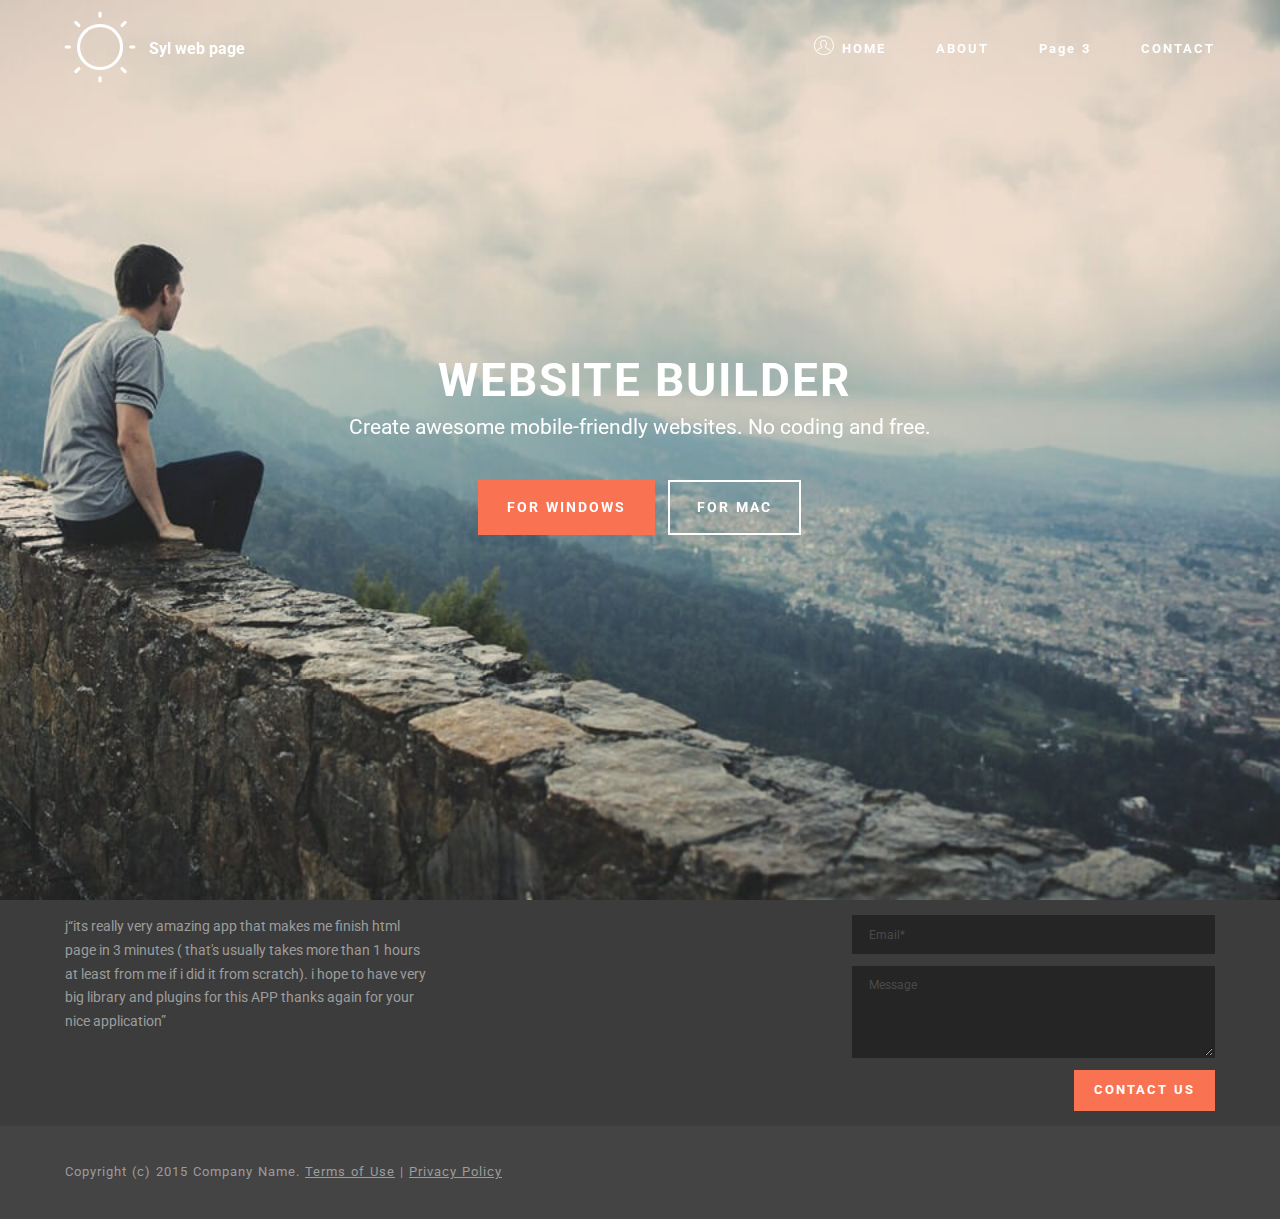
==== commit 85914f1d: "create github pages" ====
--- a/page1.html
+++ b/page1.html
@@ -14,7 +14,6 @@
   <link rel="stylesheet" href="assets/bootstrap/css/bootstrap.min.css">
   <link rel="stylesheet" href="assets/animate.css/animate.min.css">
   <link rel="stylesheet" href="assets/mobirise/css/style.css">
-  <link rel="stylesheet" href="assets/mobirise-slider/style.css">
   <link rel="stylesheet" href="assets/mobirise/css/mbr-additional.css" type="text/css">
   
   
@@ -28,14 +27,14 @@
                 <div class="mbr-navbar__column mbr-navbar__column--s mbr-navbar__brand">
                     <span class="mbr-navbar__brand-link mbr-brand mbr-brand--inline">
                         <span class="mbr-brand__logo"><a href="https://mobirise.com" class="mbri-sun mbr-iconfont mbr-iconfont-menu"></a></span>
-                        <span class="mbr-brand__name"><a class="mbr-brand__name text-white" href="https://mobirise.com">MOBIRISE</a></span>
+                        <span class="mbr-brand__name"><a class="mbr-brand__name text-white" href="index.html">Syl web page</a></span>
                     </span>
                 </div>
                 <div class="mbr-navbar__hamburger mbr-hamburger"><span class="mbr-hamburger__line"></span></div>
                 <div class="mbr-navbar__column mbr-navbar__menu">
                     <nav class="mbr-navbar__menu-box mbr-navbar__menu-box--inline-right">
                         <div class="mbr-navbar__column">
-                            <ul class="mbr-navbar__items mbr-navbar__items--right float-left mbr-buttons mbr-buttons--freeze mbr-buttons--right btn-decorator mbr-buttons--active mbr-buttons--only-links"><li class="mbr-navbar__item"><a class="mbr-buttons__link btn text-white" href="https://mobirise.com"><span class="mbri-user mbr-iconfont mbr-iconfont-btn"></span>HOME</a></li><li class="mbr-navbar__item"><a class="mbr-buttons__link btn text-white" href="https://mobirise.com">ABOUT</a></li><li class="mbr-navbar__item"><a class="mbr-buttons__link btn text-white" href="https://mobirise.com">CONTACT</a></li></ul>                            
+                            <ul class="mbr-navbar__items mbr-navbar__items--right float-left mbr-buttons mbr-buttons--freeze mbr-buttons--right btn-decorator mbr-buttons--active mbr-buttons--only-links"><li class="mbr-navbar__item"><a class="mbr-buttons__link btn text-white" href="https://mobirise.com"><span class="mbri-user mbr-iconfont mbr-iconfont-btn"></span>HOME</a></li><li class="mbr-navbar__item"><a class="mbr-buttons__link btn text-white" href="page1.html">ABOUT</a></li><li class="mbr-navbar__item"><a class="mbr-buttons__link btn text-white" href="page2.html">Page 3</a></li> <li class="mbr-navbar__item"><a class="mbr-buttons__link btn text-white" href="page3.html">CONTACT</a></li></ul>                            
                             
                         </div>
                     </nav>
@@ -45,7 +44,7 @@
     </div>
 </section>
 
-<section class="engine"><a rel="external" href="https://mobirise.com">mobirise.com</a></section><section class="mbr-box mbr-section mbr-section--relative mbr-section--fixed-size mbr-section--full-height mbr-section--bg-adapted mbr-parallax-background mbr-after-navbar" id="header4-e" style="background-image: url(assets/images/bg.jpg);">
+<section class="engine"><a rel="external" href="https://mobirise.com">Site Builder</a></section><section class="mbr-box mbr-section mbr-section--relative mbr-section--fixed-size mbr-section--full-height mbr-section--bg-adapted mbr-parallax-background mbr-after-navbar" id="header4-e" style="background-image: url(assets/images/bg.jpg);">
     <div class="mbr-box__magnet mbr-box__magnet--sm-padding mbr-box__magnet--center-center">
         
         <div class="mbr-box__container mbr-section__container container">
@@ -63,98 +62,16 @@
     </div>
 </section>
 
-<section class="mbr-slider mbr-section mbr-section--no-padding carousel slide" data-ride="carousel" data-wrap="true" data-interval="5000" id="slider-f" style="background-color: rgb(255, 255, 255);">
-    <div class="mbr-section__container">
-        <div>
-            <ol class="carousel-indicators">
-                <li data-app-prevent-settings="" data-target="#slider-f" class="active" data-slide-to="0"></li><li data-app-prevent-settings="" data-target="#slider-f" data-slide-to="1"></li><li data-app-prevent-settings="" data-target="#slider-f" data-slide-to="2"></li>
-            </ol>
-            <div class="carousel-inner" role="listbox">
-                <div class="mbr-box mbr-section mbr-section--relative mbr-section--fixed-size mbr-section--bg-adapted item dark center mbr-section--full-height active" style="background-image: url(assets/images/slide1.jpg);">
-                    <div class="mbr-box__magnet mbr-box__magnet--center-right mbr-box__magnet--sm-padding">
-                                            
-                        <div class=" container">
-                            
-                            <div class="row">
-                                <div class=" col-md-6 col-md-offset-5">  
-
-                                <div class="mbr-hero">
-                                    <h1 class="mbr-hero__text">Slide 1</h1>
-
-                                    <p class="mbr-hero__subtext">Develop fully responsive, mobile-optimized websites that look amazing on any devices and browsers. Preview how your website will appear on phones, tablets and desktops directly in the visual editor.</p>
-                                </div>
-                                <div class="mbr-buttons btn-inverse mbr-buttons--left mbr-buttons--right"><a class="mbr-buttons__btn btn btn-lg btn-danger" href="https://mobirise.com"><span class="mbri-touch mbr-iconfont mbr-iconfont-btn"></span>FOR WINDOWS</a> <a class="mbr-buttons__btn btn btn-lg btn-default" href="https://mobirise.com"><span class="mbri-setting3 mbr-iconfont mbr-iconfont-btn"></span>FOR MAC</a></div>
-                                </div>
-                            </div>
-                        </div>
-                    </div>
-                </div><div class="mbr-box mbr-section mbr-section--relative mbr-section--fixed-size mbr-section--bg-adapted item dark center mbr-section--full-height" style="background-image: url(assets/images/slide2.jpg);">
-                    <div class="mbr-box__magnet mbr-box__magnet--center-left mbr-box__magnet--sm-padding">
-                                            
-                        <div class=" container">
-                            
-                            <div class="row">
-                                <div class=" col-md-6 col-md-offset-1">  
-
-                                <div class="mbr-hero">
-                                    <h1 class="mbr-hero__text">Slide 2</h1>
-
-                                    <p class="mbr-hero__subtext">Mobirise is based on Bootstrap 3 - most powerful mobile first framework. Use any bootstrap themes with no extra work.</p>
-                                </div>
-                                <div class="mbr-buttons btn-inverse mbr-buttons--left"><a class="mbr-buttons__btn btn btn-lg btn-danger" href="https://mobirise.com">FOR WINDOWS</a> <a class="mbr-buttons__btn btn btn-lg btn-default" href="https://mobirise.com">FOR MAC</a></div>
-                                </div>
-                            </div>
-                        </div>
-                    </div>
-                </div><div class="mbr-box mbr-section mbr-section--relative mbr-section--fixed-size mbr-section--bg-adapted item dark center mbr-section--full-height" style="background-image: url(assets/images/slide3.jpg);">
-                    <div class="mbr-box__magnet mbr-box__magnet--center-center mbr-box__magnet--sm-padding">
-                                            
-                        <div class=" container">
-                            
-                            <div class="row">
-                                <div class=" col-md-8 col-md-offset-2">  
-
-                                <div class="mbr-hero">
-                                    <h1 class="mbr-hero__text">Slide 3</h1>
-
-                                    <p class="mbr-hero__subtext">Choose from the large selection of latest pre-made blocks - jumbotrons, hero images, parallax scrolling, video backgrounds, hamburger menu, sticky header and more.</p>
-                                </div>
-                                <div class="mbr-buttons btn-inverse mbr-buttons--center"><a class="mbr-buttons__btn btn btn-lg btn-danger" href="https://mobirise.com">FOR WINDOWS</a> <a class="mbr-buttons__btn btn btn-lg btn-default" href="https://mobirise.com">FOR MAC</a></div>
-                                </div>
-                            </div>
-                        </div>
-                    </div>
-                </div>
-            </div>
-            
-            <a data-app-prevent-settings="" class="left carousel-control" role="button" data-slide="prev" href="#slider-f">
-                <span class="glyphicon glyphicon-menu-left" aria-hidden="true"></span>
-                <span class="sr-only">Previous</span>
-            </a>
-            <a data-app-prevent-settings="" class="right carousel-control" role="button" data-slide="next" href="#slider-f">
-                <span class="glyphicon glyphicon-menu-right" aria-hidden="true"></span>
-                <span class="sr-only">Next</span>
-            </a>
-        </div>
-    </div>
-</section>
-
 <section class="mbr-section mbr-section--relative mbr-section--fixed-size" id="contacts3-g" style="background-color: rgb(60, 60, 60);">
     
     <div class="mbr-section__container container">
-        <div class="mbr-contacts mbr-contacts--wysiwyg row" style="padding-top: 45px; padding-bottom: 45px;">
+        <div class="mbr-contacts mbr-contacts--wysiwyg row" style="padding-top: 15px; padding-bottom: 15px;">
             <div class="col-sm-8">
                 <div class="row">
                     <div class="col-sm-6">
-                        <p class="mbr-contacts__text"><strong>ADDRESS</strong><br>
-1234 Street Name<br>
-City, AA 99999<br><br>
-<strong>CONTACTS</strong><br>
-Email: support@mobirise.com<br>
-Phone: +1 (0) 000 0000 001<br>
-Fax: +1 (0) 000 0000 002</p>
+                        <p class="mbr-contacts__text">j“its really very amazing app that makes me finish html page in 3 minutes ( that's usually takes more than 1 hours at least from me if i did it from scratch). i hope to have very big library and plugins for this APP thanks again for your nice application”</p>
                     </div>
-                    <div class="col-sm-6"><p class="mbr-contacts__text"><strong>LINKS</strong></p><ul class="mbr-contacts__list"><li><a class="mbr-contacts__link text-gray" href="https://mobirise.com/">Website builder</a></li><li><a class="mbr-contacts__link text-gray" href="https://mobirise.com/mobirise-free-win.zip">Download for Windows</a></li><li><a class="mbr-contacts__link text-gray" href="https://mobirise.com/mobirise-free-mac.zip">Download for Mac</a></li></ul></div>
+                    <div class="col-sm-6"><ul class="mbr-contacts__list"></ul></div>
                 </div>
             </div>
             <div class="mbr-contacts__column col-sm-4" data-form-type="formoid">
@@ -162,7 +79,7 @@
                     <div class="hide" data-form-alert-success="true">Thanks for filling out form!</div>
                 </div>
                 <form action="https://mobirise.com/" method="post" data-form-title="MESSAGE">
-                    <input type="hidden" value="7WYhkdlZ0BEEP77SNFwoUr0EBMLpA9xtFlbW/xl5T+50+EQQkT6AxTUXbu3hhtseOgat1c5fEb7DXokBoYrc7iX+evYT0sMTxXWaNy0PICiDB3Sn7pHSJRJvfowJhn7t" data-form-email="true">
+                    <input type="hidden" value="sUBH+vTiML6mRRettePfi+Zd/zqcby+t8nEKpXZJ3zYrIayPiOxdOqyluh5IQ3WlsOhIoYtEN9LwA5m58A4rAEw7YFEAg9gOWt31Cc4Ih3c/nHXN4PJzWEMKgDQF3vbE" data-form-email="true">
                     
                     <div class="form-group">
                         <input type="email" class="form-control input-sm input-inverse" name="email" required="" placeholder="Email*" data-form-field="Email">
@@ -194,7 +111,6 @@
   <script src="assets/bootstrap/js/bootstrap.min.js"></script>
   <script src="assets/smooth-scroll/smooth-scroll.js"></script>
   <script src="assets/jarallax/jarallax.js"></script>
-  <script src="assets/bootstrap-carousel-swipe/bootstrap-carousel-swipe.js"></script>
   <!--[if lte IE 9]>
     <script src="assets/jquery-placeholder/jquery.placeholder.min.js"></script>
   <![endif]-->
--- a/assets/mobirise/css/mbr-additional.css
+++ b/assets/mobirise/css/mbr-additional.css
@@ -6,6 +6,9 @@
 }
 #menu-5 .mbr-navbar__hamburger {
   color: #ffffff;
+}
+#contacts3-b STRONG {
+  text-align: center;
 }
 #menu-d .mbr-brand__name {
   font-size: 16px;
@@ -16,6 +19,9 @@
 #menu-d .mbr-navbar__hamburger {
   color: #ffffff;
 }
+#contacts3-g STRONG {
+  text-align: center;
+}
 #menu-i .mbr-brand__name {
   font-size: 16px;
 }
@@ -25,3 +31,18 @@
 #menu-i .mbr-navbar__hamburger {
   color: #ffffff;
 }
+#contacts3-l STRONG {
+  text-align: center;
+}
+#menu-n .mbr-brand__name {
+  font-size: 16px;
+}
+#menu-n.mbr-navbar--stuck .mbr-navbar__section {
+  background: #2c2c2c;
+}
+#menu-n .mbr-navbar__hamburger {
+  color: #ffffff;
+}
+#contacts3-p STRONG {
+  text-align: center;
+}
